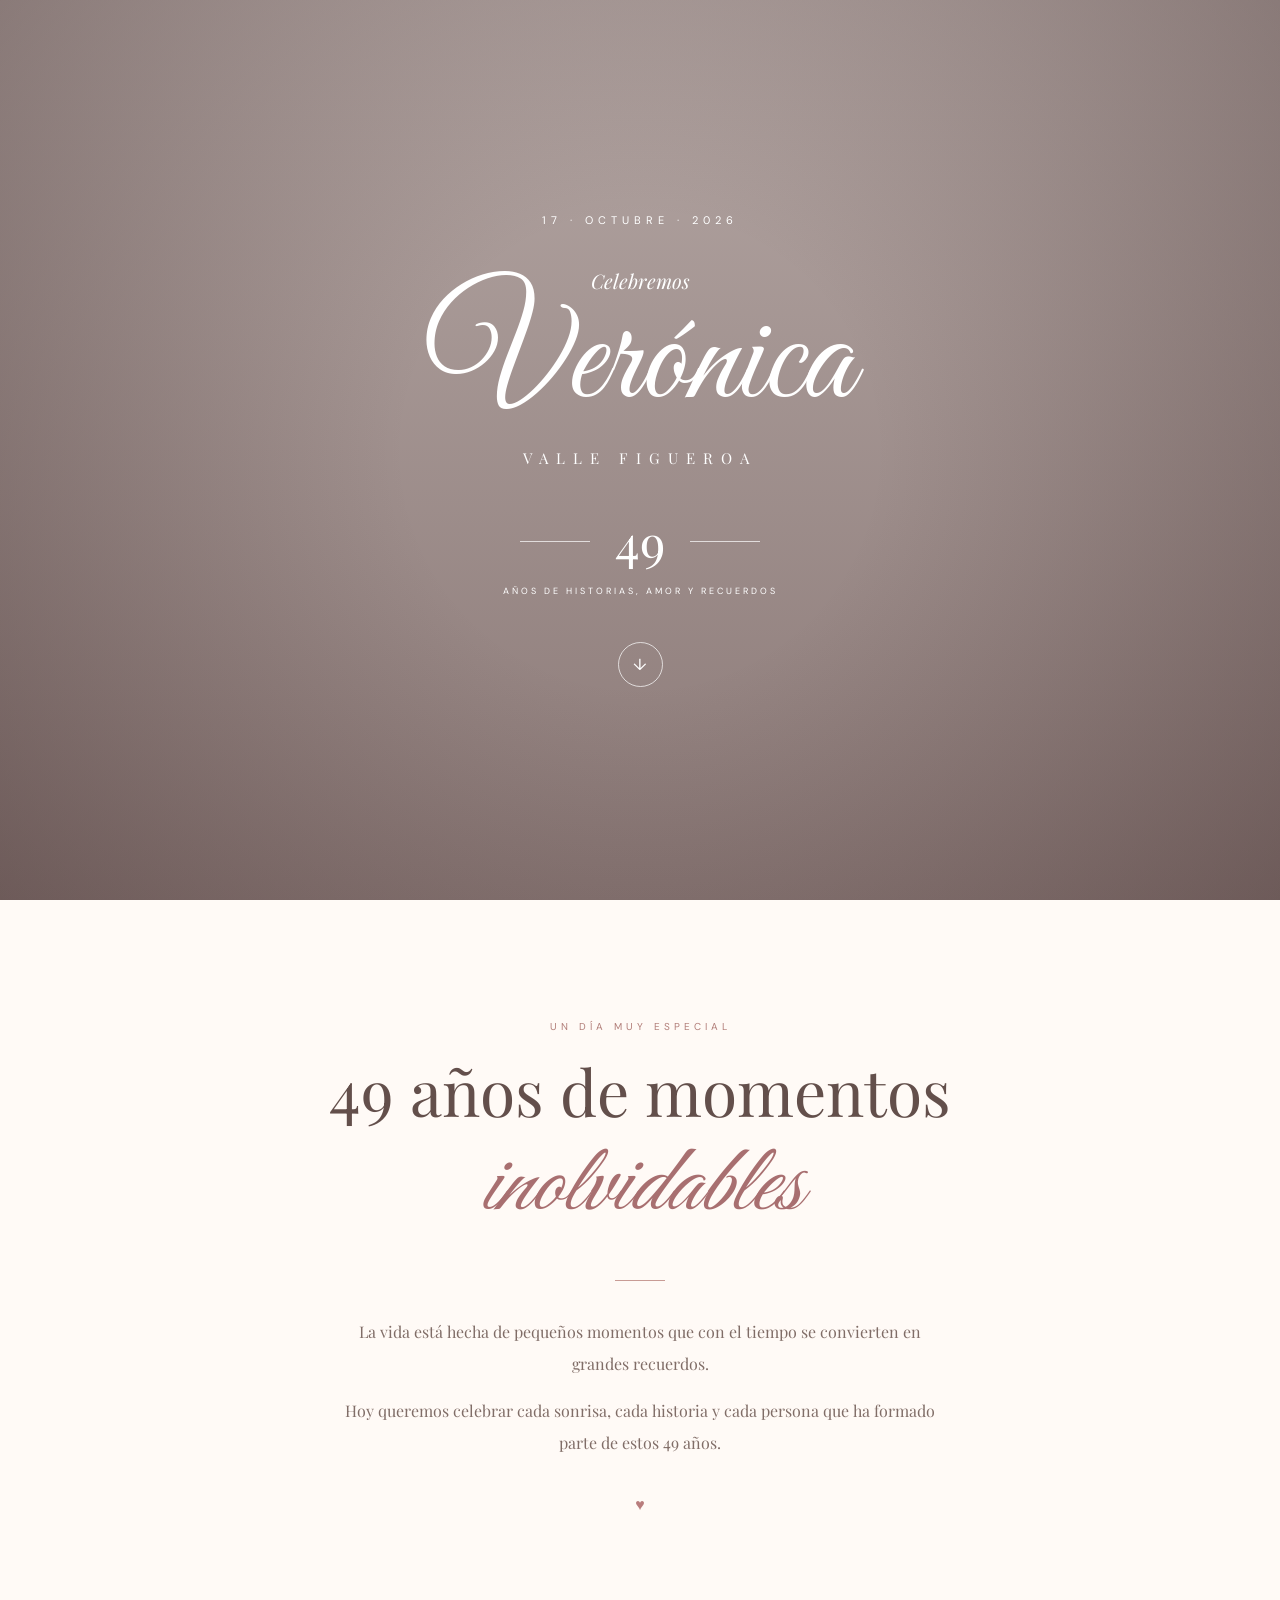
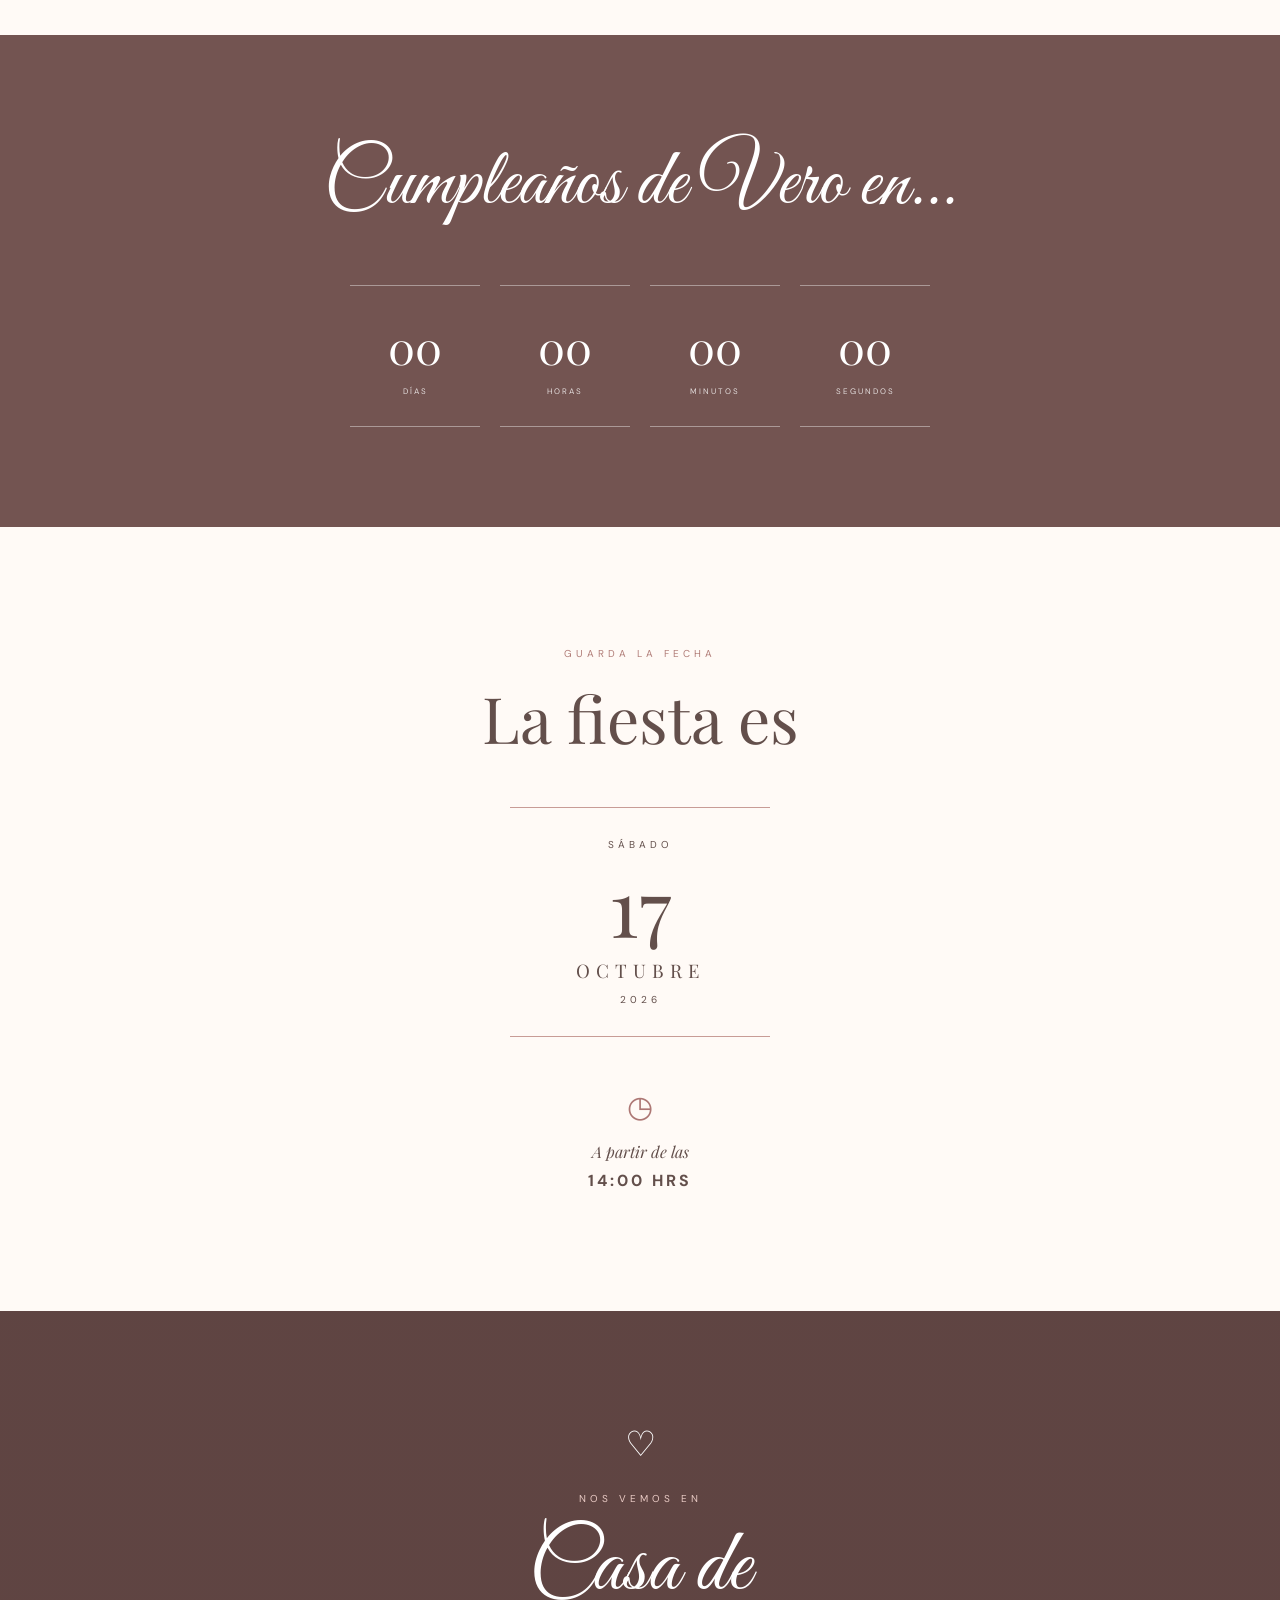
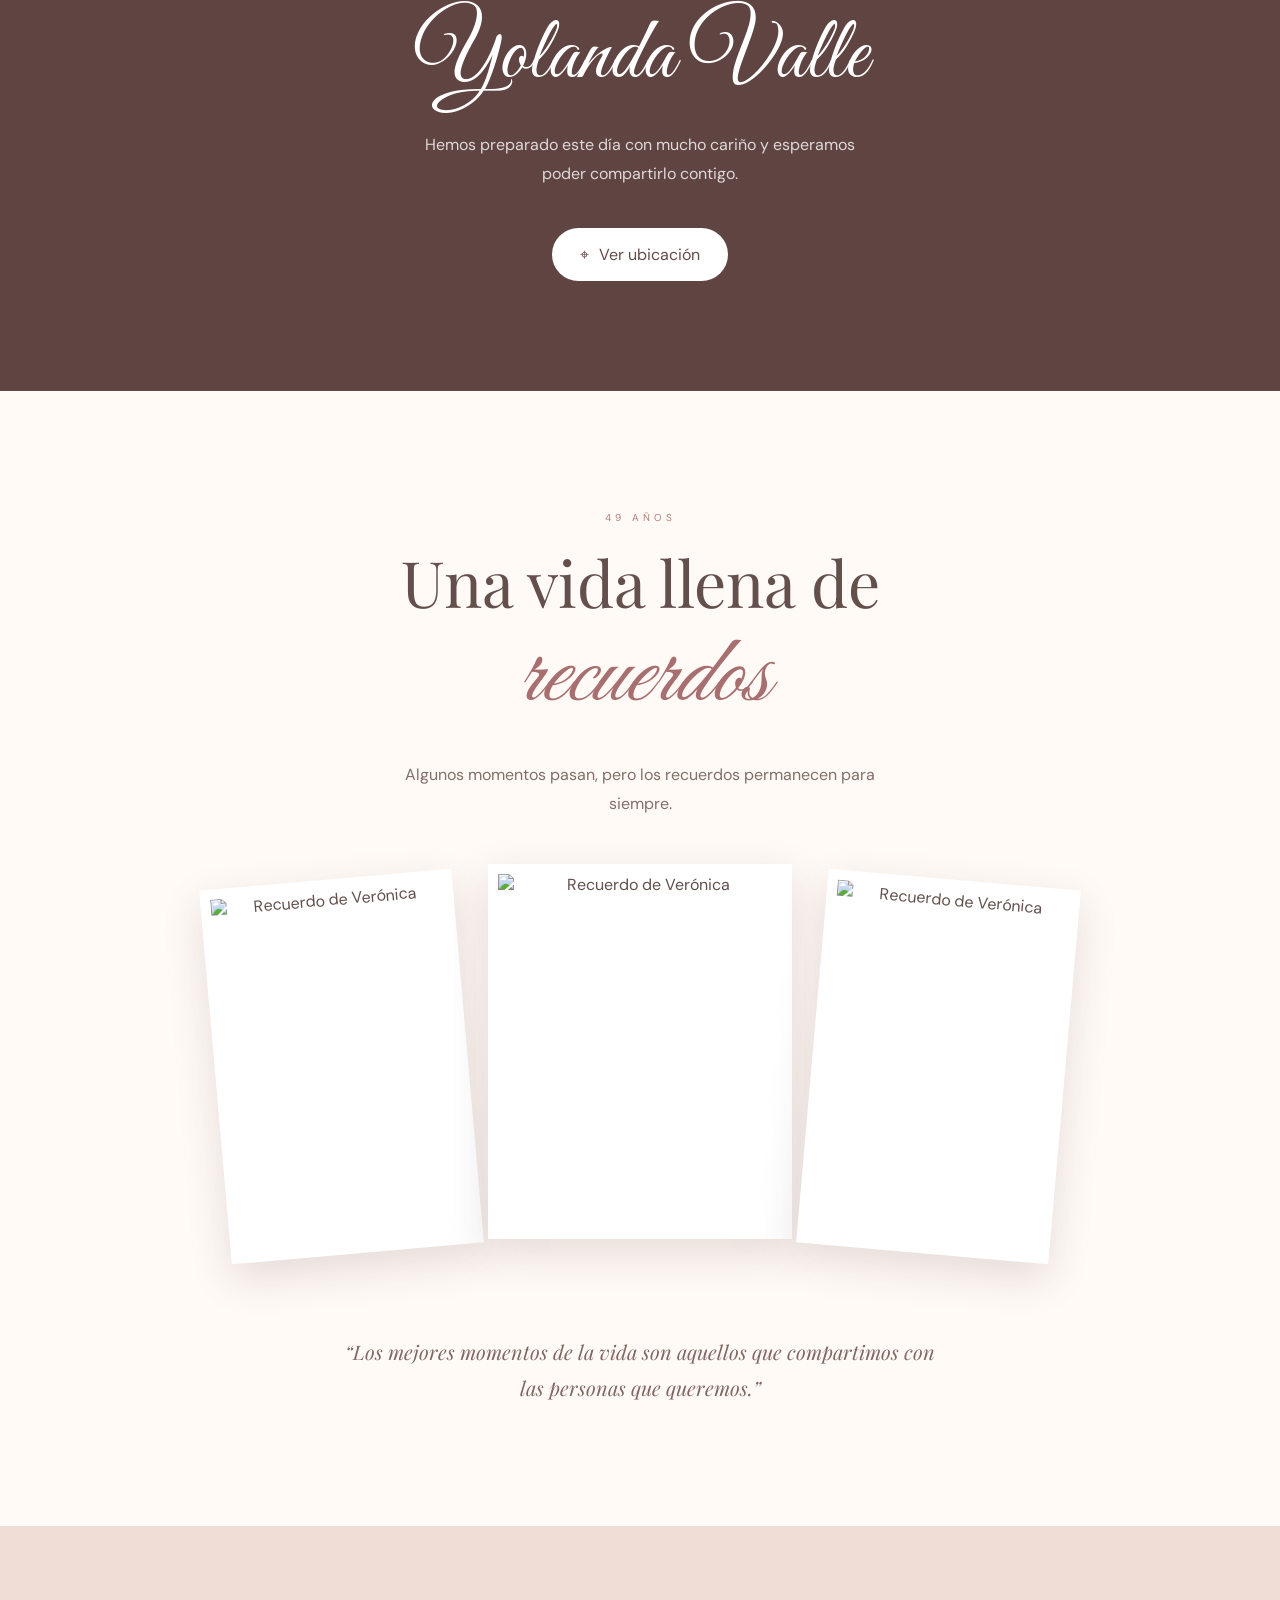
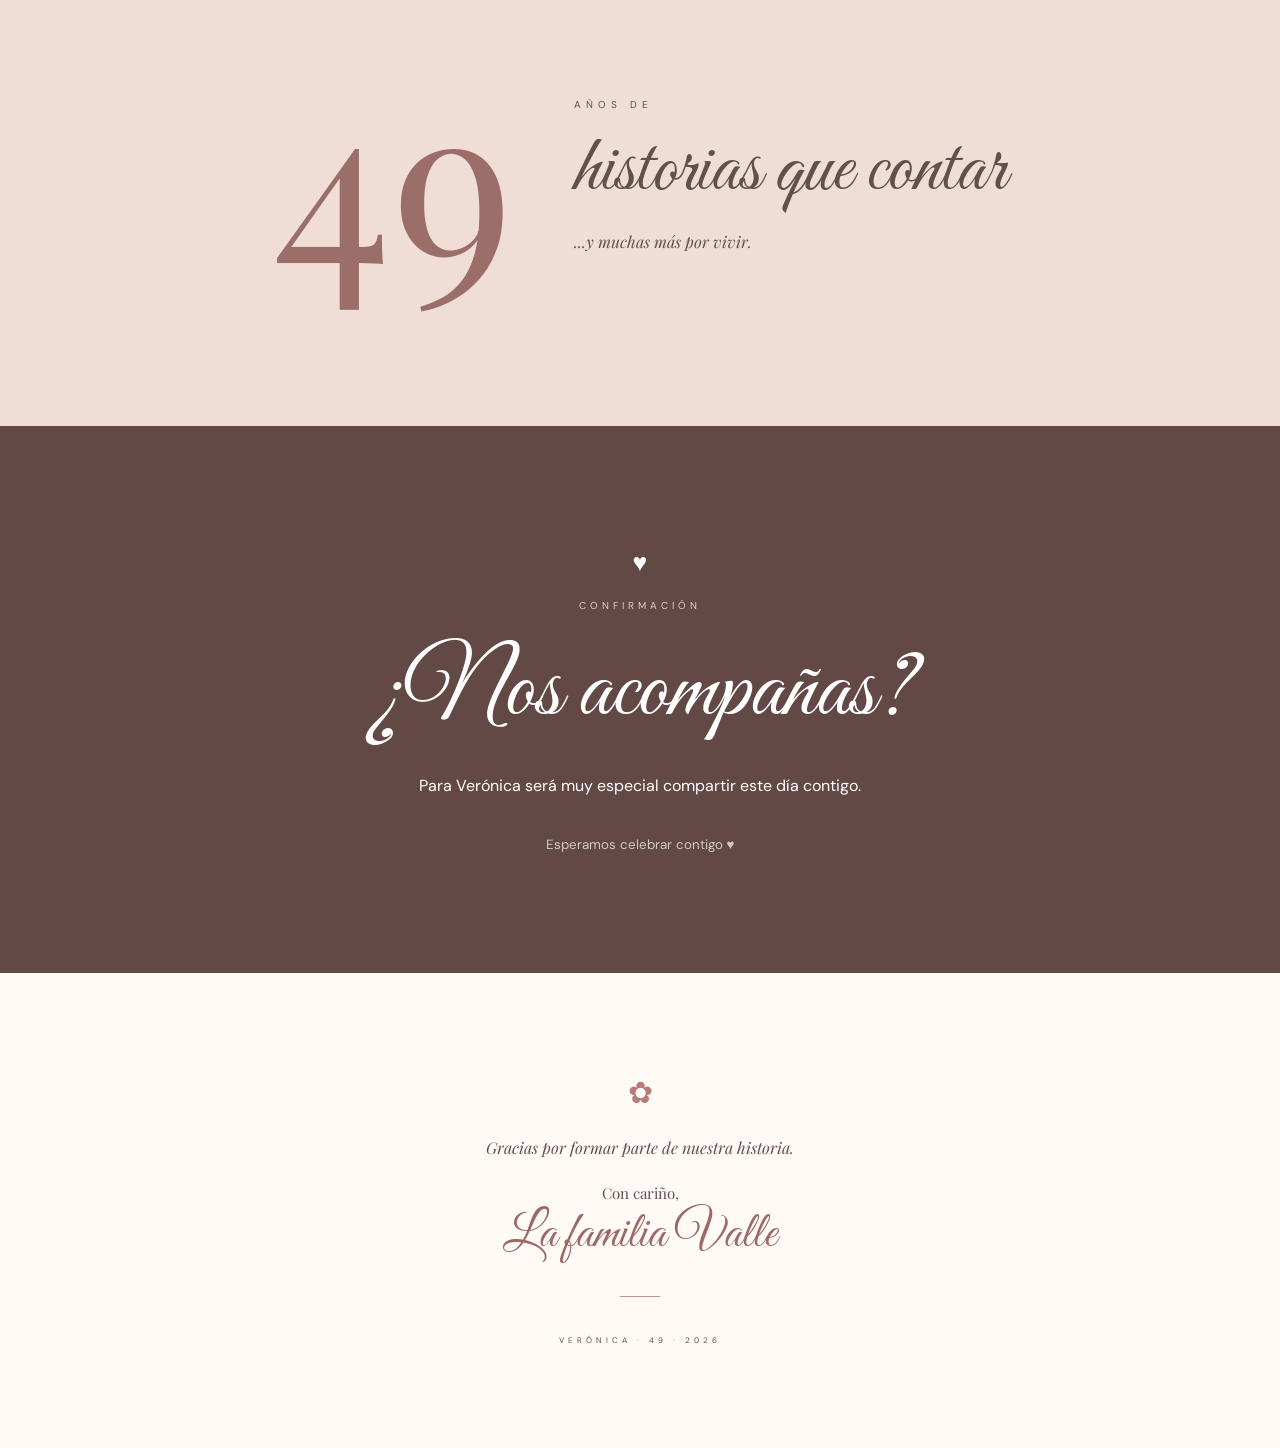
==== evento.html @ a0e51bc8 "Add files via upload" ====
<!DOCTYPE html>
<html lang="es">

<head>
    <meta charset="UTF-8">
    <meta name="viewport" content="width=device-width, initial-scale=1.0">

    <title>49 años de Verónica 💐</title>

    <link rel="stylesheet" href="style.css">

    <link href="https://fonts.googleapis.com/css2?family=DM+Sans:wght@300;400;500;600&family=Great+Vibes&family=Playfair+Display:ital,wght@0,400;0,500;1,400&display=swap"
          rel="stylesheet">
</head>

<body class="evento-page">

    <!-- =====================================
         PORTADA
    ====================================== -->

    <section class="evento-hero">

        <div class="evento-overlay"></div>

        <div class="evento-hero-content">

            <p class="evento-fecha">
                17 · OCTUBRE · 2026
            </p>

            <p class="evento-celebremos">
                Celebremos
            </p>

            <h1>Verónica</h1>

            <h2>Valle Figueroa</h2>

            <div class="edad-container">

                <span></span>

                <strong>49</strong>

                <span></span>

            </div>

            <p class="edad-texto">
                AÑOS DE HISTORIAS, AMOR Y RECUERDOS
            </p>

            <a href="#contador" class="scroll-button">
                ↓
            </a>

        </div>

    </section>


    <!-- =====================================
         MENSAJE
    ====================================== -->

    <section class="evento-mensaje">

        <p class="evento-label">
            UN DÍA MUY ESPECIAL
        </p>

        <h2>
            49 años de momentos
            <em>inolvidables</em>
        </h2>

        <div class="evento-line"></div>

        <p>
            La vida está hecha de pequeños momentos
            que con el tiempo se convierten en
            grandes recuerdos.
        </p>

        <p>
            Hoy queremos celebrar cada sonrisa,
            cada historia y cada persona que ha
            formado parte de estos 49 años.
        </p>

        <div class="corazon-evento">
            ♥
        </div>

    </section>


    <!-- =====================================
         CONTADOR
    ====================================== -->

    <section id="contador" class="contador-evento">

        <h2>
          Cumpleaños de Vero en...
        </h2>

        <div class="contador-grid">

            <div class="contador-item">

                <strong id="days">
                    00
                </strong>

                <span>DÍAS</span>

            </div>


            <div class="contador-item">

                <strong id="hours">
                    00
                </strong>

                <span>HORAS</span>

            </div>


            <div class="contador-item">

                <strong id="minutes">
                    00
                </strong>

                <span>MINUTOS</span>

            </div>


            <div class="contador-item">

                <strong id="seconds">
                    00
                </strong>

                <span>SEGUNDOS</span>

            </div>

        </div>

    </section>


    <!-- =====================================
         FECHA
    ====================================== -->

    <section class="fecha-evento">

        <p class="evento-label">
            GUARDA LA FECHA
        </p>

        <h2>
            La fiesta es
        </h2>


        <div class="calendario-evento">

            <p>SÁBADO</p>

            <strong>17</strong>

            <h3>OCTUBRE</h3>

            <span>2026</span>

        </div>


        <div class="hora-evento">

            <span>◷</span>

            <p>
                A partir de las
            </p>

            <strong>
                14:00 HRS
            </strong>

        </div>

    </section>


    <!-- =====================================
         UBICACIÓN
    ====================================== -->

    <section class="ubicacion-evento">

        <div class="ubicacion-icono">
            ♡
        </div>

        <p class="evento-label claro">
            NOS VEMOS EN
        </p>

        <h2>
            Casa de<br>
            Yolanda Valle
        </h2>

        <p class="ubicacion-texto">
            Hemos preparado este día con mucho cariño
            y esperamos poder compartirlo contigo.
        </p>

        <!-- Luego cambiamos este enlace por
             la ubicación real de Google Maps -->

        <a href="https://maps.app.goo.gl/2p94Brp7vTrCAG7q8"
           class="ubicacion-button">

            <span>⌖</span>
            Ver ubicación

        </a>

    </section>


    <!-- =====================================
         RECUERDOS
    ====================================== -->

    <section class="recuerdos">

        <p class="evento-label">
            49 AÑOS
        </p>

        <h2>
            Una vida llena de
            <em>recuerdos</em>
        </h2>

        <p class="recuerdos-intro">
            Algunos momentos pasan,
            pero los recuerdos permanecen para siempre.
        </p>


        <div class="galeria-evento">

            <div class="foto-evento foto-uno">

                <img
                    src="img/img1.jpg"
                    alt="Recuerdo de Verónica">

            </div>


            <div class="foto-evento foto-dos">

                <img
                    src="img/img2.jpg"
                    alt="Recuerdo de Verónica">

            </div>


            <div class="foto-evento foto-tres">

                <img
                    src="img/img3.jpeg"
                    alt="Recuerdo de Verónica">

            </div>

        </div>


        <blockquote>

            “Los mejores momentos de la vida
            son aquellos que compartimos
            con las personas que queremos.”

        </blockquote>

    </section>


    <!-- =====================================
         DETALLE 49
    ====================================== -->

    <section class="seccion-49">

        <div class="numero-49">
            49
        </div>

        <div class="texto-49">

            <p>
                AÑOS DE
            </p>

            <h2>
                historias que contar
            </h2>

            <span>
                ...y muchas más por vivir.
            </span>

        </div>

    </section>


    <!-- =====================================
         CONFIRMACIÓN
    ====================================== -->

    <section class="confirmacion-evento">

        <div class="mini-corazon">
            ♥
        </div>

        <p class="evento-label claro">
            CONFIRMACIÓN
        </p>

        <h2>
            ¿Nos acompañas?
        </h2>

        <p>
            Para Verónica será muy especial
            compartir este día contigo.
        </p>




        <small>
            Esperamos celebrar contigo ♥
        </small>

    </section>


    <!-- =====================================
         FINAL
    ====================================== -->

    <footer class="footer-evento">

        <span class="footer-flor">
            ✿
        </span>

        <p>
            Gracias por formar parte
            de nuestra historia.
        </p>

        <h3>
            Con cariño,
        </h3>

        <h2>
            La familia Valle
        </h2>

        <div class="footer-line"></div>

        <small>
            VERÓNICA · 49 · 2026
        </small>

    </footer>


    <script src="script.js"></script>

</body>

</html>
---- style.css ----
* {
    margin: 0;
    padding: 0;
    box-sizing: border-box;
}

body {
    font-family: "DM Sans", sans-serif;
}


/* =================================
   PANTALLA INICIAL
================================= */

.inicio {

    min-height: 100vh;

    display: flex;
    justify-content: center;
    align-items: center;

    overflow: hidden;

    background:
        radial-gradient(
            circle at top,
            #fff9f4,
            #f5e6df
        );

    color: #604d48;
}


.inicio-container {

    width: 100%;

    text-align: center;

    padding: 30px 20px;
}


.mini-text {

    font-size: 11px;

    letter-spacing: 4px;

    color: #b88787;

    margin-bottom: 20px;
}


.inicio h1 {

    font-family: "Playfair Display", serif;

    font-weight: 500;

    font-size: clamp(2.5rem, 7vw, 4.5rem);

    line-height: 1.1;

    margin-bottom: 15px;
}


.instruccion {

    font-family: "Playfair Display", serif;

    font-style: italic;

    color: #a38b85;

    margin-bottom: 80px;
}


/* =================================
   CONTENEDOR DEL SOBRE
================================= */

.envelope-container {

    width: 400px;
    height: 270px;

    margin: auto;

    cursor: pointer;

    position: relative;

    perspective: 1000px;
}


.envelope {

    position: relative;

    width: 100%;
    height: 100%;

    background: #d5a7a1;

    box-shadow:
        0 25px 60px rgba(95, 58, 55, .20);

}


/* =================================
   CARTA
================================= */

.letter {

    position: absolute;

    width: 88%;
    height: 90%;

    left: 6%;
    bottom: 5%;

    z-index: 2;

    background: #fffdf9;

    padding: 35px 20px;

    transition:
        transform 1s ease,
        bottom 1s ease;

    box-shadow:
        0 5px 15px rgba(0,0,0,.08);
}


.letter p {

    font-family: "Playfair Display", serif;

    font-style: italic;

    font-size: 14px;

    color: #a98783;

    margin-bottom: 8px;
}


.letter h2 {

    font-family: "Great Vibes", cursive;

    font-size: 42px;

    font-weight: 400;

    line-height: 1;

    color: #6b4e4b;
}


.fecha {

    display: block;

    margin-top: 15px;

    font-size: 10px;

    letter-spacing: 3px;

    color: #b28a84;
}


.flor {

    display: block;

    color: #c89a96;

    margin-bottom: 10px;
}


/* =================================
   PARTES DEL SOBRE
================================= */

.envelope-back {

    position: absolute;

    width: 100%;
    height: 100%;

    background: #d5a7a1;

    z-index: 1;
}


/* LADO IZQUIERDO */

.envelope-left {

    position: absolute;

    z-index: 4;

    width: 0;
    height: 0;

    border-top: 135px solid transparent;
    border-bottom: 135px solid transparent;

    border-left: 200px solid #c99590;

}


/* LADO DERECHO */

.envelope-right {

    position: absolute;

    right: 0;

    z-index: 4;

    width: 0;
    height: 0;

    border-top: 135px solid transparent;
    border-bottom: 135px solid transparent;

    border-right: 200px solid #c99590;

}


/* PARTE INFERIOR */

.envelope-bottom {

    position: absolute;

    bottom: 0;

    z-index: 5;

    width: 0;
    height: 0;

    border-left: 200px solid transparent;
    border-right: 200px solid transparent;

    border-bottom: 145px solid #ddb0aa;

}


/* =================================
   TAPA
================================= */

.envelope-flap {

    position: absolute;

    top: 0;

    z-index: 6;

    width: 0;
    height: 0;

    border-left: 200px solid transparent;
    border-right: 200px solid transparent;

    border-top: 145px solid #e4b9b2;

    transform-origin: top;

    transition: transform .8s ease;
}


/* =================================
   SELLO
================================= */

.seal {

    position: absolute;

    z-index: 8;

    width: 55px;
    height: 55px;

    border-radius: 50%;

    left: 50%;
    top: 46%;

    transform: translate(-50%, -50%);

    display: flex;
    justify-content: center;
    align-items: center;

    background: #925e62;

    color: #f7dad8;

    font-size: 20px;

    box-shadow:
        0 5px 15px rgba(0,0,0,.15);

    transition:
        opacity .4s,
        transform .4s;
}


/* =================================
   SOBRE ABIERTO
================================= */

.envelope.open .envelope-flap {

    transform: rotateX(180deg);

    z-index: 1;
}


.envelope.open .seal {

    opacity: 0;

    transform:
        translate(-50%, -50%)
        scale(.5);
}


.envelope.open .letter {

    transform: translateY(-150px);

    z-index: 3;
}


/* =================================
   TEXTO ABAJO
================================= */

.click-text {

    margin-top: 55px;

    font-size: 10px;

    letter-spacing: 3px;

    color: #a57878;
}


/* =================================
   TRANSICIÓN
================================= */

#transition-screen {

    position: fixed;

    inset: 0;

    z-index: 100;

    background: #765957;

    color: white;

    display: flex;

    flex-direction: column;

    justify-content: center;
    align-items: center;

    opacity: 0;

    pointer-events: none;

    transition: opacity .8s;
}


#transition-screen.show {

    opacity: 1;
}


#transition-screen span {

    font-size: 30px;

    margin-bottom: 20px;
}


#transition-screen h2 {

    font-family: "Playfair Display", serif;

    font-weight: 400;

    font-size: 3rem;

    text-align: center;
}


/* =================================
   CELULAR
================================= */

@media(max-width: 500px) {

    .envelope-container {

        width: 310px;
        height: 210px;
    }


    .envelope-left {

        border-top-width: 105px;
        border-bottom-width: 105px;

        border-left-width: 155px;
    }


    .envelope-right {

        border-top-width: 105px;
        border-bottom-width: 105px;

        border-right-width: 155px;
    }


    .envelope-bottom {

        border-left-width: 155px;
        border-right-width: 155px;

        border-bottom-width: 115px;
    }


    .envelope-flap {

        border-left-width: 155px;
        border-right-width: 155px;

        border-top-width: 115px;
    }


    .letter h2 {

        font-size: 34px;
    }

}
/* =========================================
   PÁGINA DE LA CARTA
========================================= */

.carta-page {

    min-height: 100vh;

    background:
        radial-gradient(
            circle at center,
            #fffaf5 0%,
            #f6e8e1 50%,
            #ead4cc 100%
        );

    display: flex;

    justify-content: center;
    align-items: center;

    padding: 70px 20px;

    position: relative;

    overflow-x: hidden;
}


/* =========================================
   CARTA
========================================= */

.carta-wrapper {

    width: 100%;

    display: flex;

    justify-content: center;

    animation: aparecerCarta 1.5s ease;
}


.carta-invitacion {

    position: relative;

    width: min(570px, 95%);

    background: #fffdf9;

    padding: 65px 60px;

    text-align: center;

    box-shadow:
        0 30px 80px rgba(92, 59, 54, .18);

    border: 1px solid rgba(177, 132, 126, .25);
}


/* DOBLE BORDE */

.carta-invitacion::before {

    content: "";

    position: absolute;

    inset: 12px;

    border: 1px solid #d9b8ae;

    pointer-events: none;
}


/* =========================================
   DECORACIÓN
========================================= */

.adorno-superior {

    font-size: 30px;

    color: #b57d7d;

    margin-bottom: 20px;
}


.carta-mini {

    font-family: "DM Sans", sans-serif;

    font-size: 10px;

    letter-spacing: 5px;

    color: #b48680;

    margin-bottom: 25px;
}


.carta-intro {

    font-family: "Playfair Display", serif;

    font-size: 18px;

    font-style: italic;

    color: #806762;
}


/* =========================================
   NOMBRE
========================================= */

.carta-invitacion h1 {

    font-family: "Great Vibes", cursive;

    font-weight: 400;

    font-size: clamp(4rem, 10vw, 6rem);

    color: #704f4e;

    line-height: 1;

    margin-top: 12px;
}


.carta-invitacion h2 {

    font-family: "Playfair Display", serif;

    font-weight: 400;

    text-transform: uppercase;

    letter-spacing: 7px;

    font-size: 15px;

    color: #9e7470;

    margin-top: 10px;
}


/* =========================================
   SEPARADOR
========================================= */

.separador-carta {

    display: flex;

    align-items: center;

    justify-content: center;

    gap: 15px;

    margin: 35px 0;
}


.separador-carta span {

    width: 60px;

    height: 1px;

    background: #d3aaa4;
}


.separador-carta div {

    color: #b77d7d;

    font-size: 12px;
}


/* =========================================
   MENSAJE
========================================= */

.mensaje-carta {

    max-width: 400px;

    margin: auto;

    font-family: "Playfair Display", serif;

    font-size: 16px;

    line-height: 2;

    color: #76645f;
}


/* =========================================
   FECHA
========================================= */

.fecha-elegante {

    display: flex;

    justify-content: center;

    align-items: center;

    margin-top: 45px;
}


.fecha-lateral {

    width: 120px;

    padding: 12px;

    border-top: 1px solid #cba39d;

    border-bottom: 1px solid #cba39d;
}


.fecha-lateral span {

    font-size: 10px;

    letter-spacing: 2px;

    color: #8f6c67;
}


.numero-dia {

    font-family: "Playfair Display", serif;

    font-size: 55px;

    color: #684d49;

    margin: 0 25px;
}


.anio {

    font-size: 10px;

    letter-spacing: 6px;

    color: #a17d77;

    margin-top: 12px;
}


/* =========================================
   DATOS
========================================= */

.datos-carta {

    display: flex;

    align-items: center;

    justify-content: center;

    gap: 30px;

    margin: 45px 0;
}


.datos-carta > div:not(.datos-linea) {

    width: 150px;
}


.datos-icono {

    font-size: 22px;

    color: #b47d79;

    display: block;

    margin-bottom: 10px;
}


.datos-carta p {

    font-size: 10px;

    line-height: 1.7;

    letter-spacing: 1.5px;

    color: #80645f;
}


.datos-linea {

    width: 1px;

    height: 50px;

    background: #dec1bb;
}


/* =========================================
   BOTÓN
========================================= */

.continuar-btn {

    border: none;

    background: #765653;

    color: white;

    padding: 17px 28px;

    border-radius: 50px;

    font-family: "DM Sans", sans-serif;

    font-size: 11px;

    letter-spacing: 1.5px;

    cursor: pointer;

    transition: .35s;
}


.continuar-btn span {

    margin-left: 15px;

    transition: .3s;
}


.continuar-btn:hover {

    background: #9b716d;

    transform: translateY(-3px);

    box-shadow:
        0 10px 25px rgba(92, 59, 54, .2);
}


.continuar-btn:hover span {

    margin-left: 23px;
}


.carta-final {

    margin-top: 25px;

    font-family: "Playfair Display", serif;

    font-style: italic;

    font-size: 12px;

    color: #a68c86;
}


/* =========================================
   FLORES DEL FONDO
========================================= */

.flor-deco {

    position: fixed;

    color: rgba(177, 125, 121, .17);

    font-size: 100px;

    pointer-events: none;
}


.flor-1 {

    left: 4%;

    top: 10%;

    transform: rotate(-25deg);
}


.flor-2 {

    right: 3%;

    bottom: 8%;

    transform: rotate(20deg);

    font-size: 140px;
}


.flor-3 {

    right: 10%;

    top: 15%;

    font-size: 60px;
}


/* =========================================
   TRANSICIÓN A EVENTO
========================================= */

#transition-evento {

    position: fixed;

    inset: 0;

    z-index: 999;

    background: #6d504e;

    color: white;

    display: flex;

    flex-direction: column;

    justify-content: center;

    align-items: center;

    opacity: 0;

    visibility: hidden;

    transition: .8s;
}


#transition-evento.show {

    opacity: 1;

    visibility: visible;
}


.transition-flower {

    font-size: 35px;

    margin-bottom: 25px;
}


#transition-evento p {

    font-size: 10px;

    letter-spacing: 5px;

    margin-bottom: 20px;
}


#transition-evento h2 {

    font-family: "Playfair Display", serif;

    font-size: clamp(3rem, 8vw, 5rem);

    font-weight: 400;

    text-align: center;

    line-height: 1.1;
}


/* =========================================
   ANIMACIÓN ENTRADA
========================================= */

@keyframes aparecerCarta {

    from {

        opacity: 0;

        transform:
            translateY(40px)
            scale(.97);
    }

    to {

        opacity: 1;

        transform:
            translateY(0)
            scale(1);
    }
}


/* =========================================
   CELULAR
========================================= */

@media(max-width: 550px) {

    .carta-page {

        padding: 25px 12px;
    }


    .carta-invitacion {

        padding:
            55px 25px
            45px 25px;
    }


    .carta-invitacion h1 {

        font-size: 4.3rem;
    }


    .fecha-lateral {

        width: 85px;

        padding: 10px 3px;
    }


    .fecha-lateral span {

        font-size: 8px;
    }


    .numero-dia {

        font-size: 45px;

        margin: 0 15px;
    }


    .datos-carta {

        gap: 15px;
    }


    .datos-carta > div:not(.datos-linea) {

        width: 120px;
    }

}
/* =========================================================
   EVENTO.HTML
========================================================= */

.evento-page {

    margin: 0;

    background: #fffaf6;

    color: #634f4b;

    overflow-x: hidden;

}


/* =========================================================
   PORTADA
========================================================= */

.evento-hero {

    min-height: 100vh;

    position: relative;

    display: flex;

    justify-content: center;

    align-items: center;

    text-align: center;

    background:
        linear-gradient(
            rgba(68, 42, 41, .40),
            rgba(68, 42, 41, .62)
        ),
        url("../img/mama.jpg");

    background-size: cover;

    background-position: center;

}


.evento-overlay {

    position: absolute;

    inset: 0;

    background:
        radial-gradient(
            circle,
            transparent 30%,
            rgba(40, 20, 20, .30)
        );

}


.evento-hero-content {

    position: relative;

    z-index: 2;

    color: white;

    padding: 30px;

    animation: entradaEvento 1.5s ease;

}


.evento-fecha {

    font-size: 11px;

    letter-spacing: 5px;

    margin-bottom: 40px;

}


.evento-celebremos {

    font-family: "Playfair Display", serif;

    font-style: italic;

    font-size: 20px;

    margin-bottom: 5px;

}


.evento-hero h1 {

    font-family: "Great Vibes", cursive;

    font-weight: 400;

    font-size: clamp(5rem, 13vw, 9rem);

    line-height: .9;

}


.evento-hero h2 {

    font-family: "Playfair Display", serif;

    font-weight: 400;

    font-size: 15px;

    letter-spacing: 8px;

    text-transform: uppercase;

    margin-top: 20px;

}


/* EDAD */

.edad-container {

    display: flex;

    align-items: center;

    justify-content: center;

    gap: 25px;

    margin-top: 40px;

}


.edad-container span {

    width: 70px;

    height: 1px;

    background: rgba(255,255,255,.7);

}


.edad-container strong {

    font-family: "Playfair Display", serif;

    font-size: 50px;

    font-weight: 400;

}


.edad-texto {

    font-size: 9px;

    letter-spacing: 3px;

    margin-top: 10px;

}


/* BOTÓN ABAJO */

.scroll-button {

    display: flex;

    align-items: center;

    justify-content: center;

    width: 45px;

    height: 45px;

    margin: 45px auto 0;

    border: 1px solid rgba(255,255,255,.7);

    border-radius: 50%;

    color: white;

    text-decoration: none;

    animation: flecha 2s infinite;

}


/* =========================================================
   MENSAJE
========================================================= */

.evento-mensaje {

    padding: 120px 20px;

    text-align: center;

    max-width: 800px;

    margin: auto;

}


.evento-label {

    font-size: 10px;

    letter-spacing: 4px;

    color: #b17d78;

    margin-bottom: 20px;

}


.evento-mensaje h2,
.fecha-evento > h2,
.recuerdos > h2 {

    font-family: "Playfair Display", serif;

    font-size: clamp(2.5rem, 6vw, 4rem);

    font-weight: 400;

    line-height: 1.2;

}


.evento-mensaje h2 em,
.recuerdos h2 em {

    display: block;

    font-family: "Great Vibes", cursive;

    font-size: 1.5em;

    font-weight: 400;

    color: #a86f70;

}


.evento-line {

    width: 50px;

    height: 1px;

    background: #c89b95;

    margin: 35px auto;

}


.evento-mensaje > p:not(.evento-label) {

    max-width: 600px;

    margin: 15px auto;

    font-family: "Playfair Display", serif;

    line-height: 2;

    color: #806d67;

}


.corazon-evento {

    margin-top: 35px;

    color: #b97d7d;

}


/* =========================================================
   CONTADOR
========================================================= */

.contador-evento {

    padding: 100px 20px;

    text-align: center;

    color: white;

    background: #735451;

}


.claro {

    color: #eacbc5;

}


.contador-evento h2 {

    font-family: "Great Vibes", cursive;

    font-size: clamp(3rem, 7vw, 5rem);

    font-weight: 400;

    margin-bottom: 50px;

}


.contador-grid {

    display: grid;

    grid-template-columns: repeat(4, 130px);

    justify-content: center;

    gap: 20px;

}


.contador-item {

    padding: 30px 10px;

    border-top: 1px solid rgba(255,255,255,.4);

    border-bottom: 1px solid rgba(255,255,255,.4);

}


.contador-item strong {

    display: block;

    font-family: "Playfair Display", serif;

    font-size: 45px;

    font-weight: 400;

}


.contador-item span {

    display: block;

    margin-top: 10px;

    font-size: 8px;

    letter-spacing: 2px;

    opacity: .8;

}


/* =========================================================
   FECHA
========================================================= */

.fecha-evento {

    padding: 120px 20px;

    text-align: center;

}


.calendario-evento {

    margin: 50px auto 40px;

    width: 260px;

    padding: 30px;

    border-top: 1px solid #c89c96;

    border-bottom: 1px solid #c89c96;

}


.calendario-evento p {

    font-size: 10px;

    letter-spacing: 4px;

}


.calendario-evento strong {

    display: block;

    font-family: "Playfair Display", serif;

    font-size: 80px;

    font-weight: 400;

}


.calendario-evento h3 {

    font-family: "Playfair Display", serif;

    letter-spacing: 6px;

    font-weight: 400;

}


.calendario-evento span {

    display: block;

    margin-top: 10px;

    font-size: 10px;

    letter-spacing: 4px;

}


.hora-evento {

    margin-top: 50px;

}


.hora-evento > span {

    font-size: 30px;

    color: #ad7774;

}


.hora-evento p {

    margin-top: 15px;

    font-family: "Playfair Display", serif;

    font-style: italic;

}


.hora-evento strong {

    display: block;

    margin-top: 8px;

    letter-spacing: 3px;

}


/* =========================================================
   UBICACIÓN
========================================================= */

.ubicacion-evento {

    padding: 110px 20px;

    text-align: center;

    color: white;

    background:
        linear-gradient(
            rgba(85, 57, 55, .94),
            rgba(85, 57, 55, .94)
        );

}


.ubicacion-icono {

    font-size: 35px;

    margin-bottom: 25px;

}


.ubicacion-evento h2 {

    font-family: "Great Vibes", cursive;

    font-size: clamp(3.5rem, 8vw, 5.5rem);

    font-weight: 400;

    line-height: 1;

}


.ubicacion-texto {

    max-width: 450px;

    margin: 30px auto;

    line-height: 1.8;

    opacity: .8;

}


.ubicacion-button {

    display: inline-flex;

    align-items: center;

    gap: 10px;

    margin-top: 10px;

    padding: 16px 28px;

    color: #664b49;

    background: white;

    text-decoration: none;

    border-radius: 50px;

    transition: .3s;

}


.ubicacion-button:hover {

    transform: translateY(-4px);

}


/* =========================================================
   RECUERDOS
========================================================= */

.recuerdos {

    padding: 120px 20px;

    text-align: center;

}


.recuerdos-intro {

    max-width: 500px;

    margin: 25px auto 60px;

    line-height: 1.8;

    color: #826e68;

}


.galeria-evento {

    max-width: 850px;

    margin: auto;

    display: grid;

    grid-template-columns: 1fr 1.2fr 1fr;

    align-items: center;

    gap: 20px;

}


.foto-evento {

    padding: 10px 10px 35px;

    background: white;

    box-shadow:
        0 15px 40px rgba(80, 50, 45, .15);

}


.foto-evento img {

    width: 100%;

    height: 330px;

    object-fit: cover;

    display: block;
    

}


.foto-uno {

    transform: rotate(-5deg);

}


.foto-dos {

    transform: translateY(-15px);

}


.foto-tres {

    transform: rotate(5deg);

}


.recuerdos blockquote {

    max-width: 600px;

    margin: 80px auto 0;

    font-family: "Playfair Display", serif;

    font-size: 20px;

    font-style: italic;

    line-height: 1.8;

    color: #806662;

}


/* =========================================================
   49 AÑOS
========================================================= */

.seccion-49 {

    min-height: 500px;

    padding: 80px 20px;

    display: flex;

    align-items: center;

    justify-content: center;

    gap: 60px;

    background: #f0ddd5;

}


.numero-49 {

    font-family: "Playfair Display", serif;

    font-size: clamp(9rem, 20vw, 15rem);

    line-height: 1;

    color: #9c6e69;

}


.texto-49 p {

    font-size: 10px;

    letter-spacing: 5px;

}


.texto-49 h2 {

    font-family: "Great Vibes", cursive;

    font-size: clamp(3rem, 7vw, 5rem);

    font-weight: 400;

    margin: 10px 0;

}


.texto-49 span {

    font-family: "Playfair Display", serif;

    font-style: italic;

}


/* =========================================================
   CONFIRMACIÓN
========================================================= */

.confirmacion-evento {

    padding: 120px 20px;

    text-align: center;

    color: white;

    background: #624946;

}


.mini-corazon {

    font-size: 25px;

    margin-bottom: 20px;

}


.confirmacion-evento h2 {

    font-family: "Great Vibes", cursive;

    font-size: clamp(4rem, 9vw, 6rem);

    font-weight: 400;

}


.confirmacion-evento > p:not(.evento-label) {

    margin: 20px auto 35px;

    max-width: 450px;

    line-height: 1.8;

}


.confirmar-button {

    display: inline-block;

    padding: 18px 30px;

    background: white;

    color: #624946;

    border-radius: 50px;

    text-decoration: none;

    transition: .3s;

}


.confirmar-button span {

    margin-left: 15px;

}


.confirmar-button:hover {

    transform: scale(1.05);

}


.confirmacion-evento small {

    display: block;

    margin-top: 25px;

    opacity: .7;

}


/* =========================================================
   FOOTER
========================================================= */

.footer-evento {

    padding: 100px 20px;

    text-align: center;

    background: #fffaf6;

}


.footer-flor {

    color: #b77c79;

    font-size: 30px;

}


.footer-evento > p {

    margin: 25px 0;

    font-family: "Playfair Display", serif;

    font-style: italic;

}


.footer-evento h3 {

    font-family: "Playfair Display", serif;

    font-weight: 400;

    font-size: 15px;

}


.footer-evento h2 {

    font-family: "Great Vibes", cursive;

    font-size: 50px;

    font-weight: 400;

    color: #9c6967;

}


.footer-line {

    width: 40px;

    height: 1px;

    background: #bd918c;

    margin: 30px auto;

}


.footer-evento small {

    font-size: 8px;

    letter-spacing: 4px;

}


/* =========================================================
   ANIMACIONES
========================================================= */

@keyframes entradaEvento {

    from {

        opacity: 0;

        transform: translateY(30px);

    }

    to {

        opacity: 1;

        transform: translateY(0);

    }

}


@keyframes flecha {

    0%, 100% {

        transform: translateY(0);

    }

    50% {

        transform: translateY(10px);

    }

}


/* =========================================================
   RESPONSIVE
========================================================= */

@media(max-width: 650px) {

    .contador-grid {

        grid-template-columns: repeat(2, 130px);

    }


    .galeria-evento {

        grid-template-columns: 1fr 1fr;

        max-width: 450px;

    }


    .foto-tres {

        grid-column: 1 / 3;

        width: 55%;

        margin: auto;

    }


    .foto-evento img {

        height: 250px;

    }


    .seccion-49 {

        flex-direction: column;

        gap: 10px;

        text-align: center;

    }


    .numero-49 {

        font-size: 10rem;

    }

}


@media(max-width: 400px) {

    .galeria-evento {

        gap: 10px;

    }


    .foto-evento {

        padding: 7px 7px 25px;

    }


    .foto-evento img {

        height: 200px;

    }

}
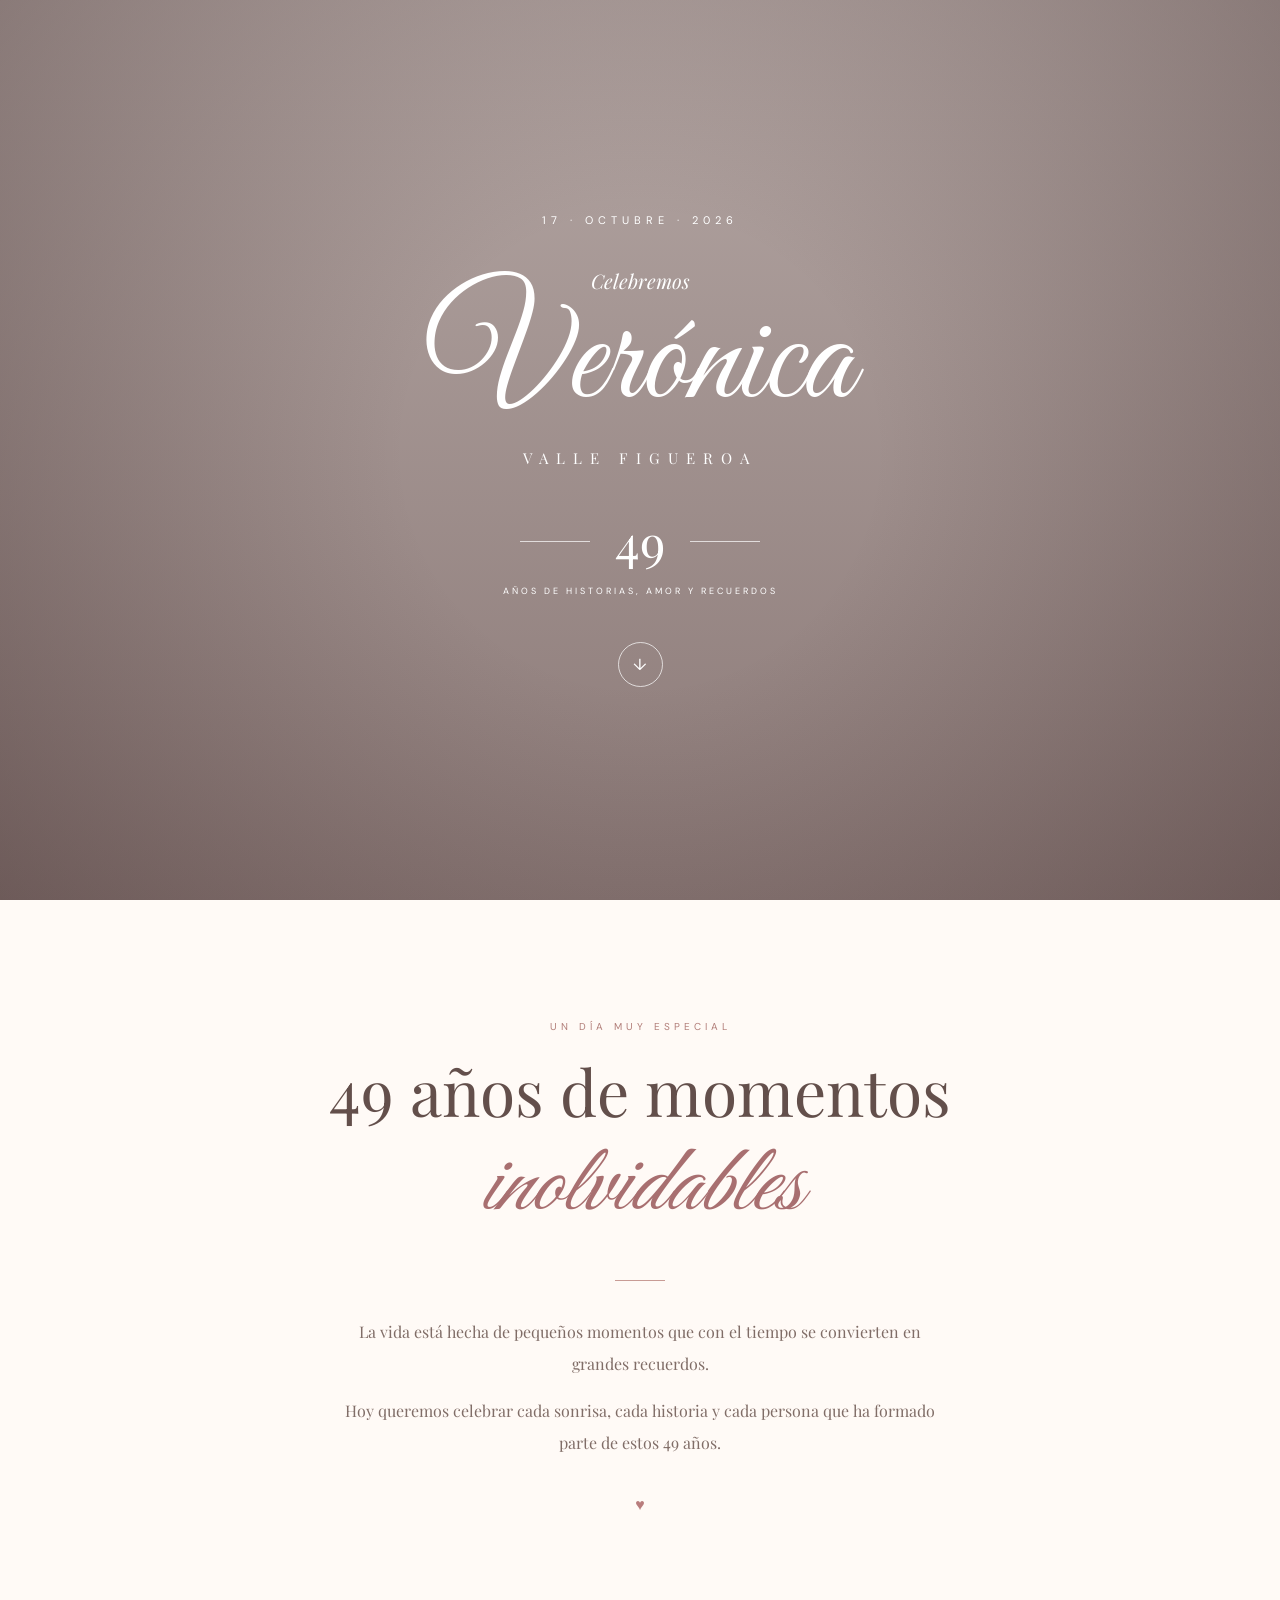
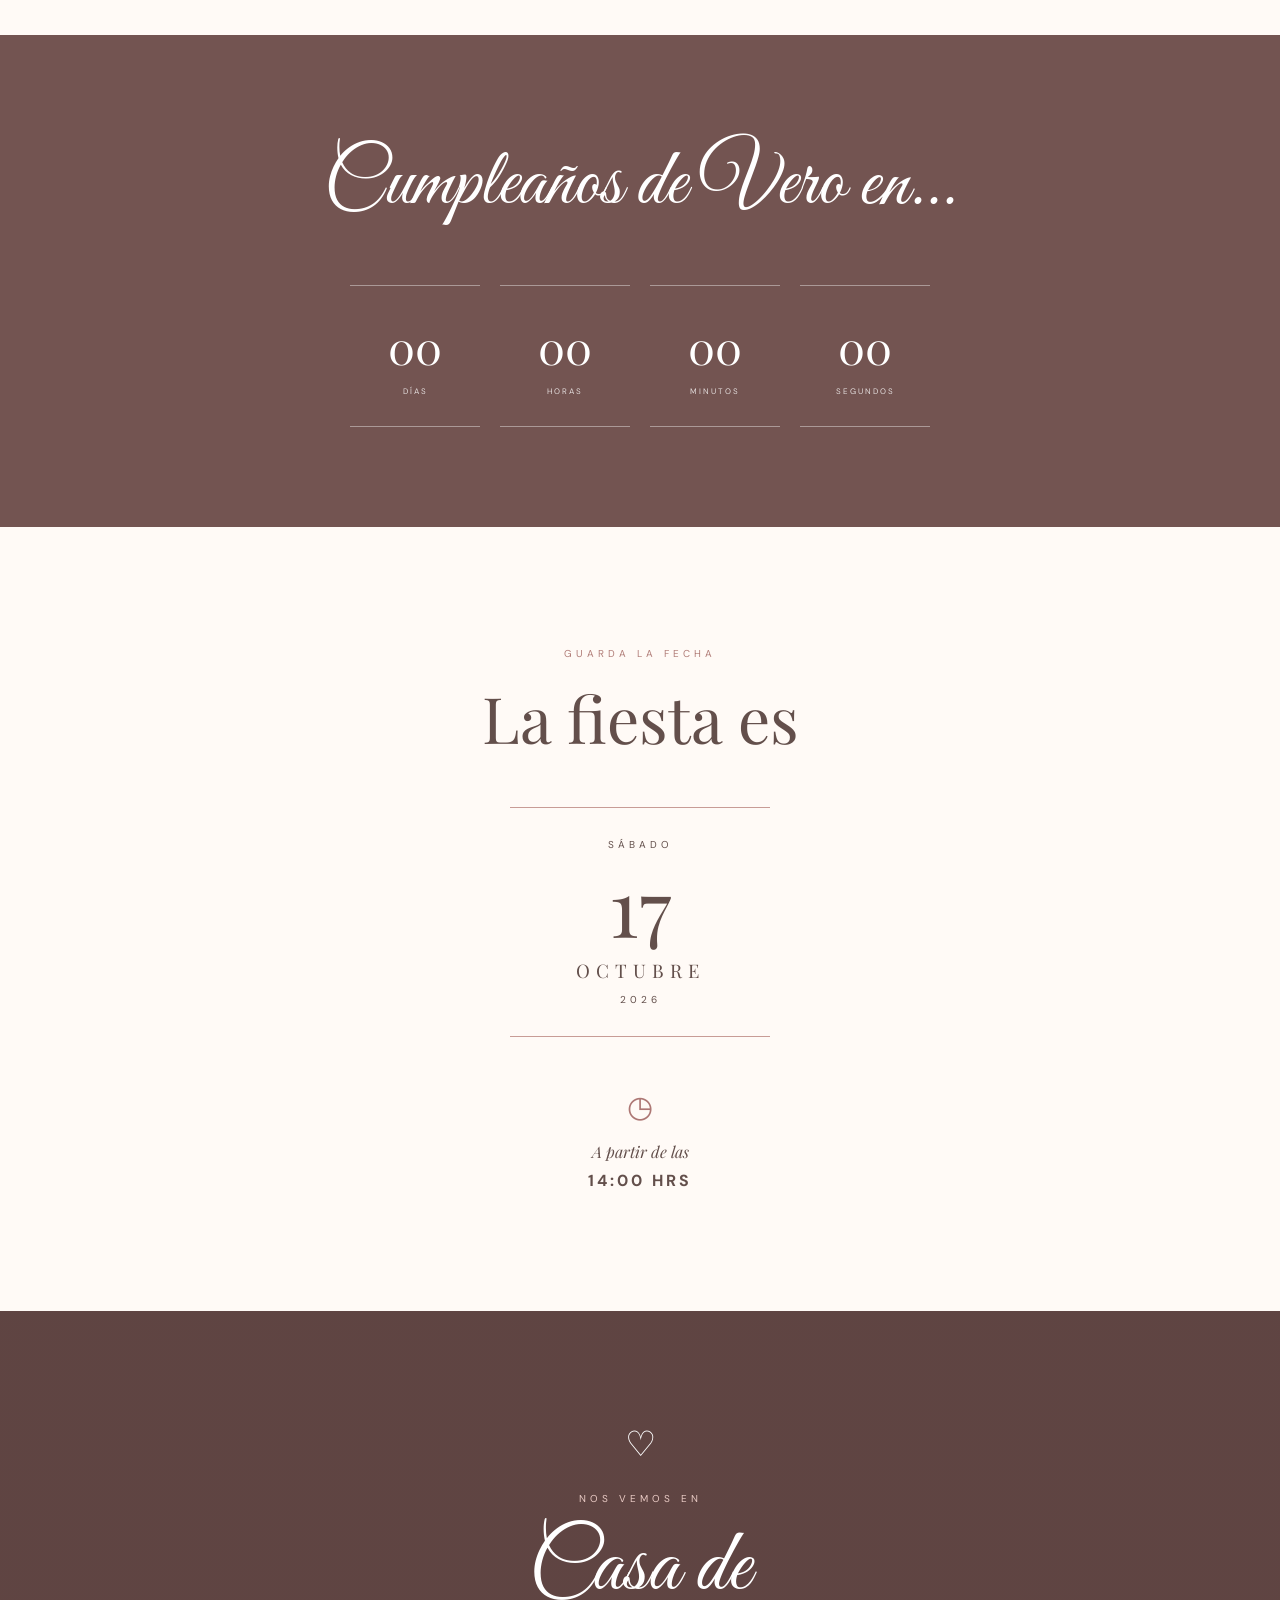
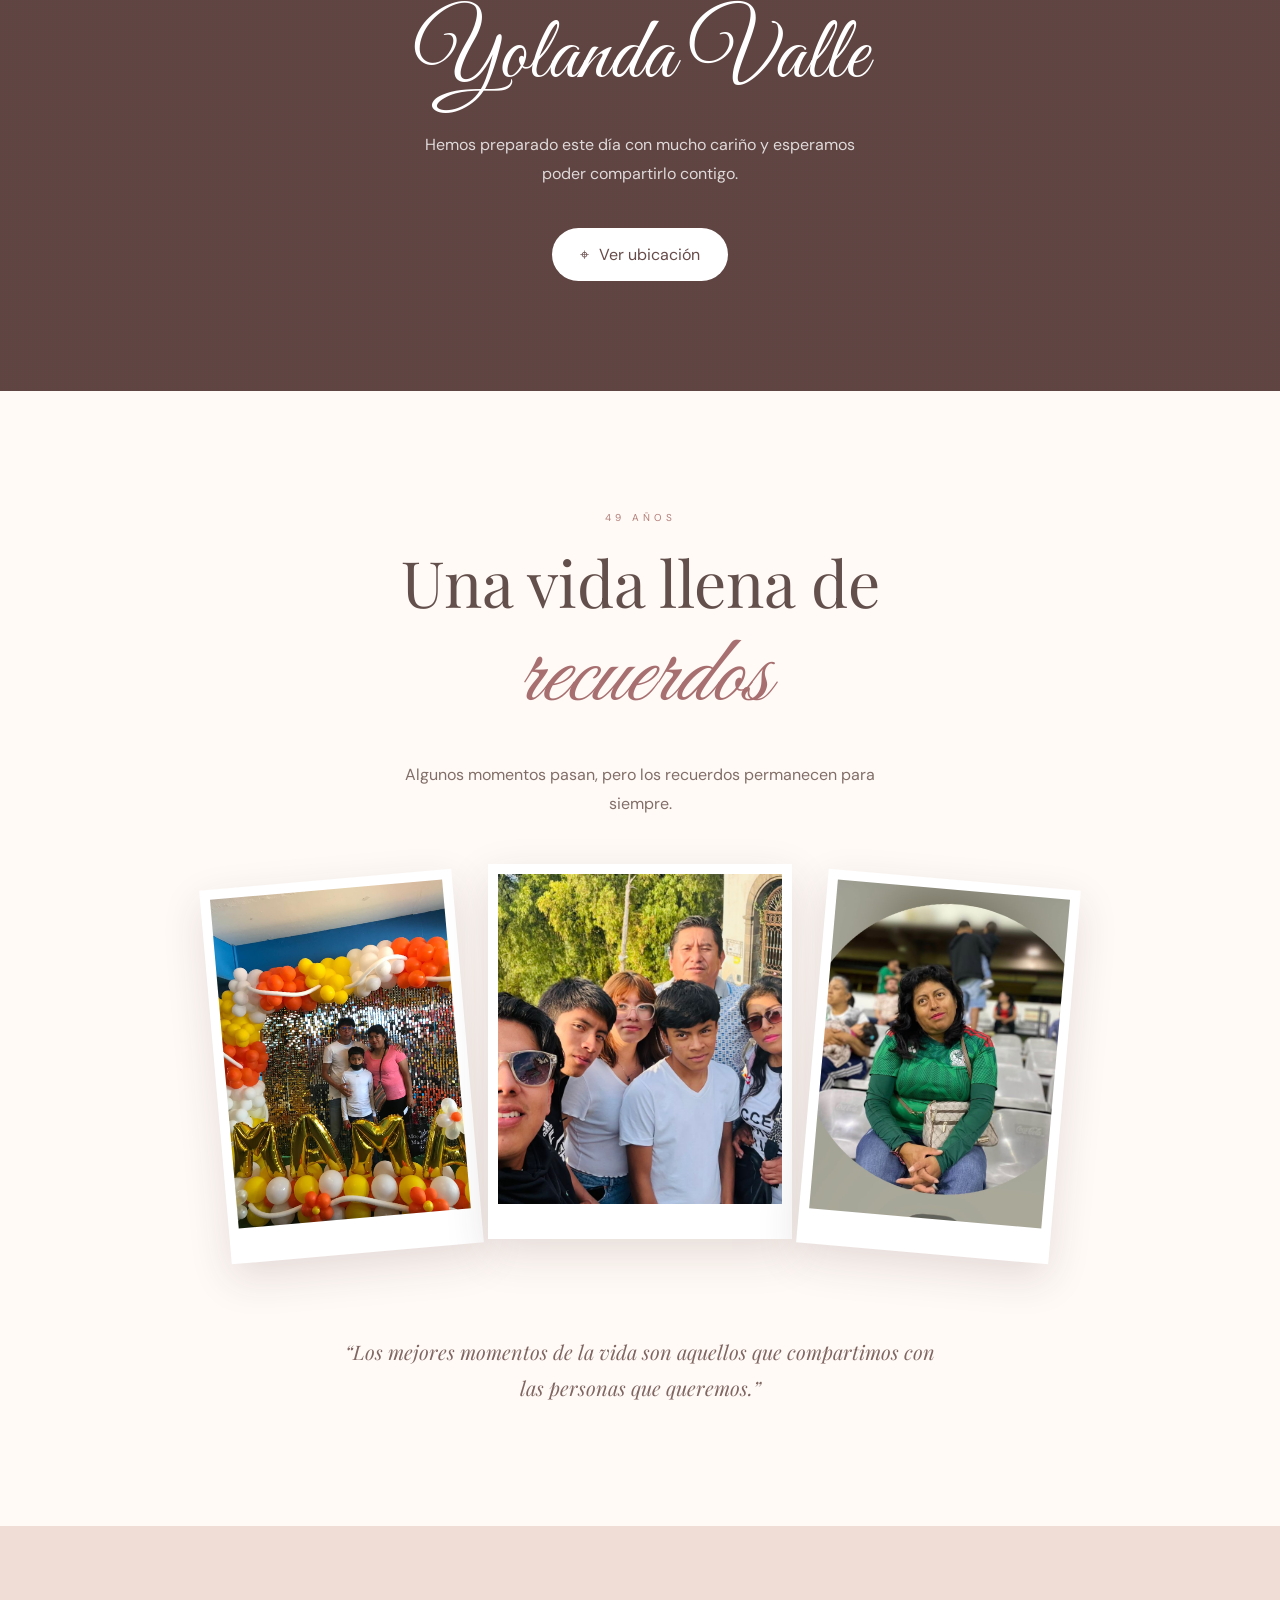
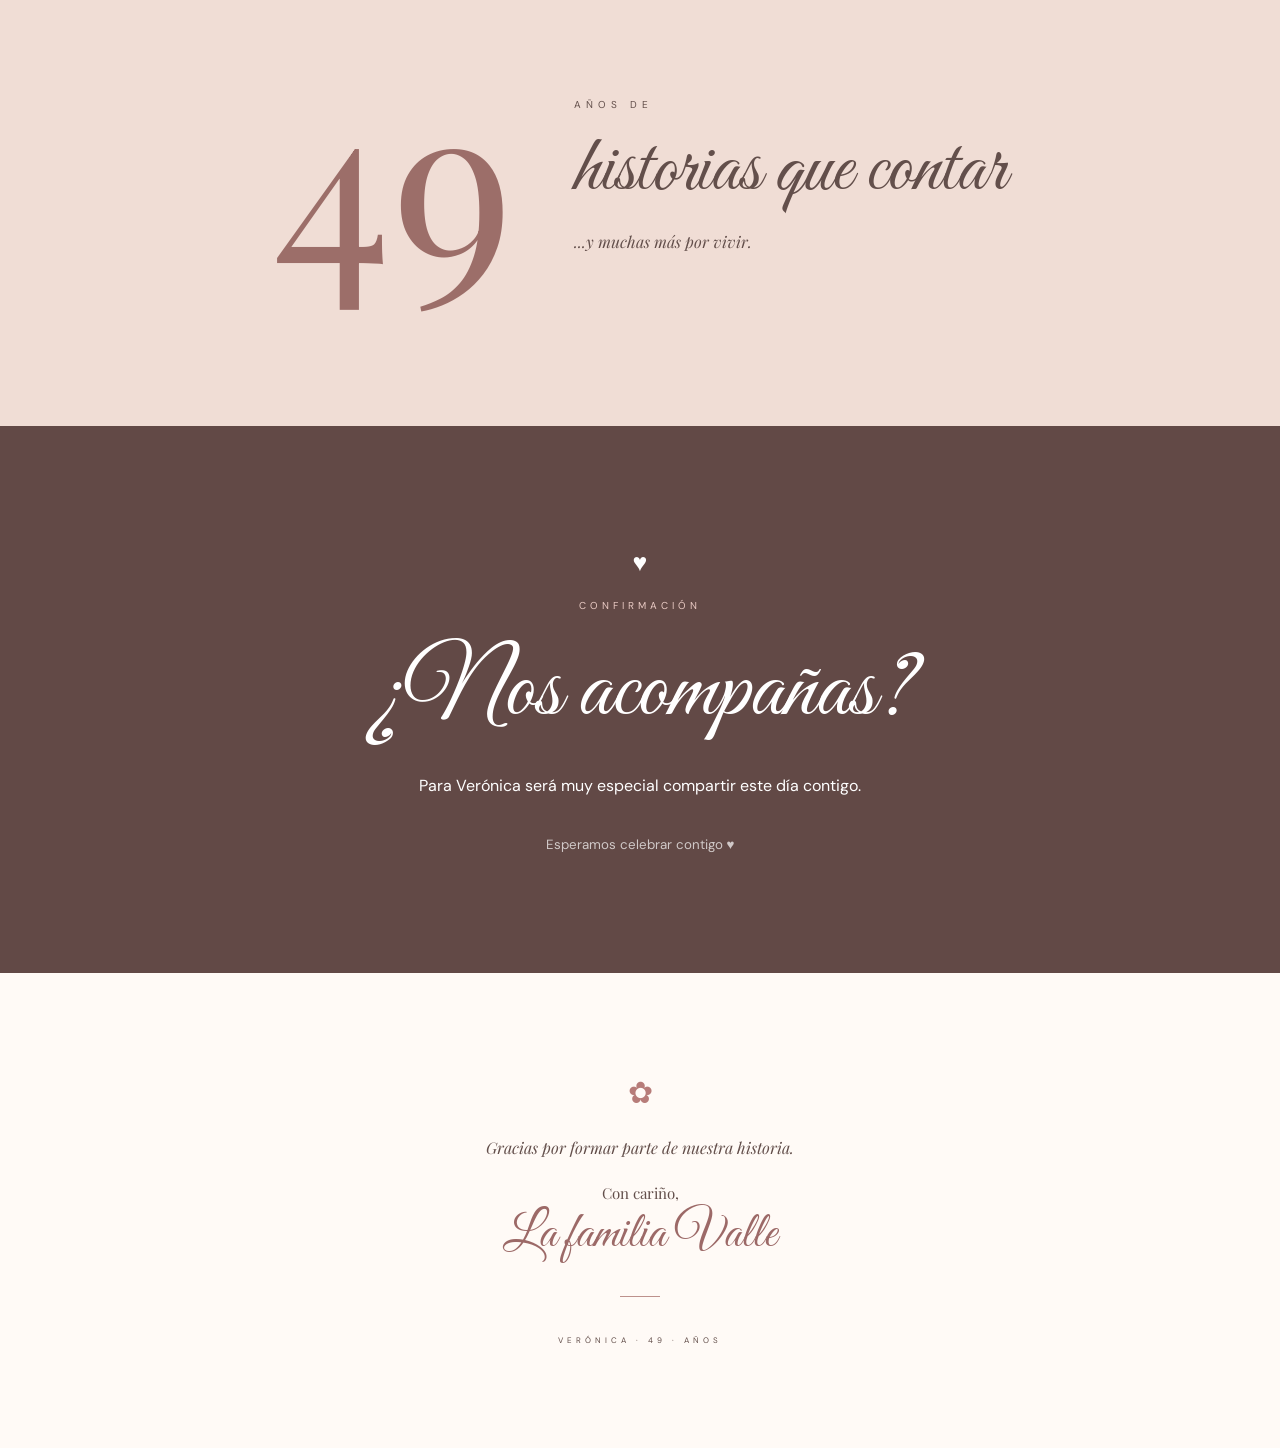
==== commit fa0e546f: "Fix HTML encoding issues in evento.html" ====
--- a/evento.html
+++ b/evento.html
@@ -265,7 +265,7 @@
             <div class="foto-evento foto-uno">
 
                 <img
-                    src="img/img1.jpg"
+                    src="img1.jpg"
                     alt="Recuerdo de Verónica">
 
             </div>
@@ -274,7 +274,7 @@
             <div class="foto-evento foto-dos">
 
                 <img
-                    src="img/img2.jpg"
+                    src="img2.jpg"
                     alt="Recuerdo de Verónica">
 
             </div>
@@ -283,7 +283,7 @@
             <div class="foto-evento foto-tres">
 
                 <img
-                    src="img/img3.jpeg"
+                    src="img3.jpeg"
                     alt="Recuerdo de Verónica">
 
             </div>
@@ -390,7 +390,7 @@
         <div class="footer-line"></div>
 
         <small>
-            VERÓNICA · 49 · 2026
+            VERÓNICA · 49 · AÑOS
         </small>
 
     </footer>
@@ -400,4 +400,4 @@
 
 </body>
 
-</html>+</html>
